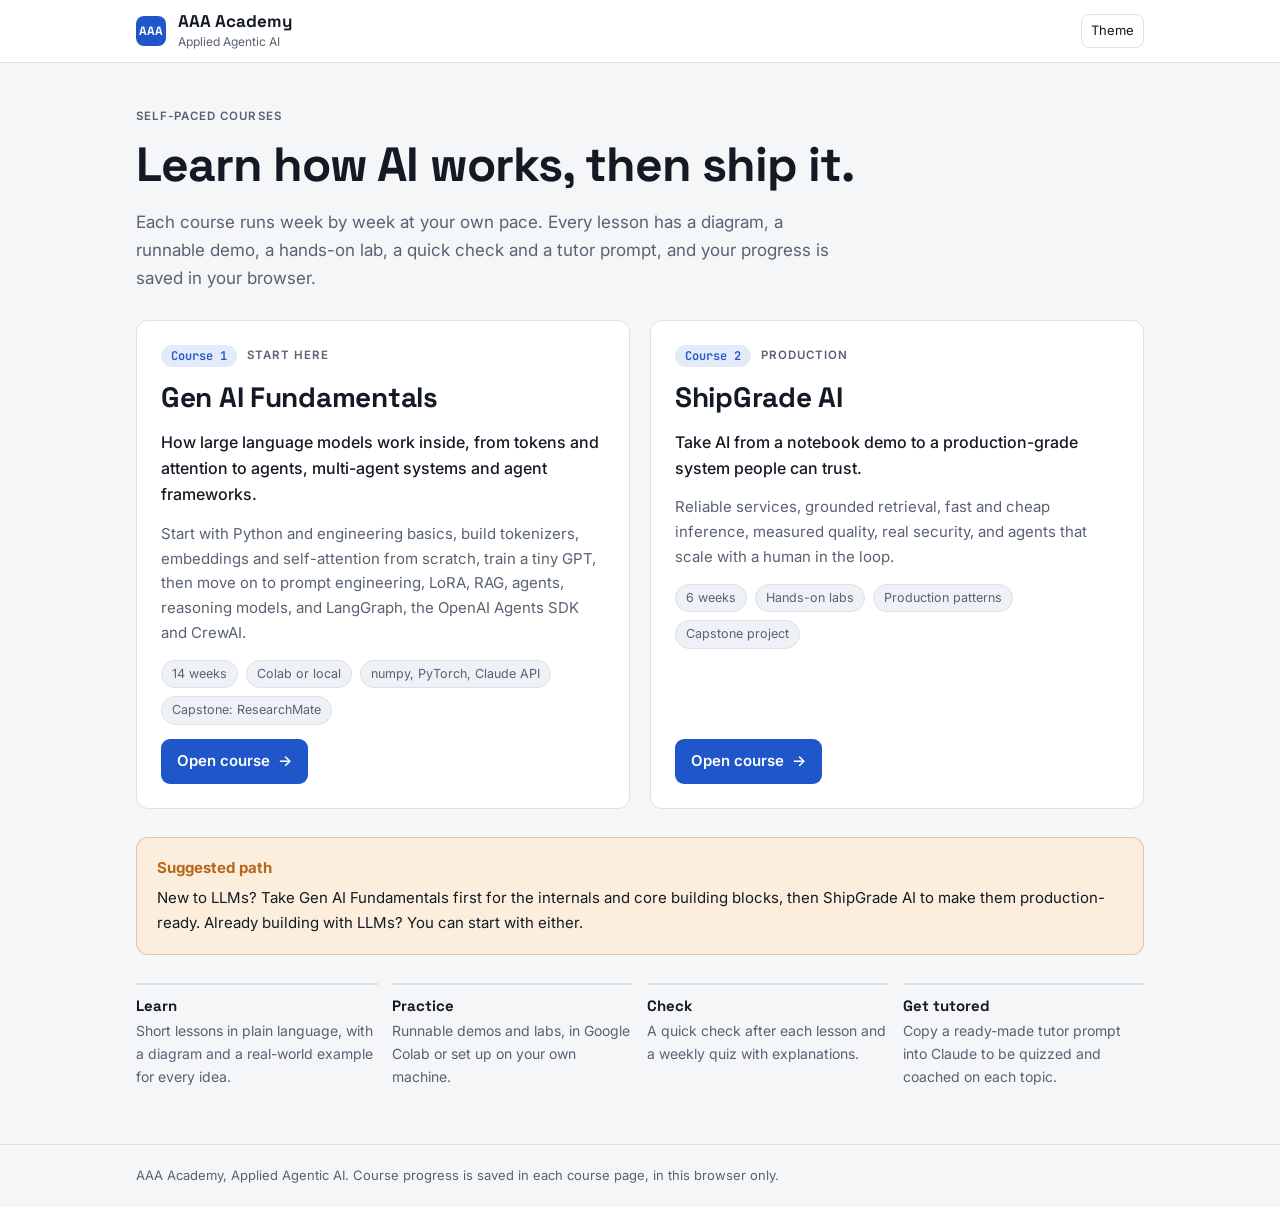
==== index.html @ 1d202d13 "Publish AAA Academy courses as a static site Add the AAA Academy home page and two self-paced course" ====
<!doctype html><html lang="en"><head><meta charset="utf-8"><meta name="viewport" content="width=device-width,initial-scale=1,viewport-fit=cover"><style>:root{box-sizing:border-box;padding-top:env(safe-area-inset-top,0px);padding-bottom:env(safe-area-inset-bottom,0px)}html{scroll-padding-top:env(safe-area-inset-top,0px)}body{margin:0;padding:0}img{max-width:100%}[hidden]:not([hidden=until-found i]){display:none!important}</style></head><body>
<title>AAA Academy</title>
<meta name="claude:viewport-fit-sides" content="cover">
<meta name="description" content="AAA Academy, Applied Agentic AI: self-paced courses for learning how AI works and shipping it.">
<link rel="preconnect" href="https://fonts.googleapis.com">
<link rel="stylesheet" href="https://fonts.googleapis.com/css2?family=Inter:wght@400;500;600&family=JetBrains+Mono:wght@400;600&family=Space+Grotesk:wght@500;600;700&display=swap">
<style>
:root{
  --bg:#f5f6f8; --surface:#ffffff; --surface-2:#eef1f5; --ink:#141a24; --muted:#586273; --line:#dce1e8;
  --accent:#1f56c9; --accent-ink:#ffffff; --accent-soft:#e3ebfb; --signal:#b8661a; --signal-soft:#fbeedd;
  --ok:#1b7f52; --ok-soft:#ddf2e7;
  --f-display:"Space Grotesk", "Segoe UI", system-ui, sans-serif;
  --f-body:"Inter", "Segoe UI", system-ui, -apple-system, sans-serif;
  --f-mono:"JetBrains Mono", ui-monospace, Menlo, Consolas, monospace;
  --r:12px;
}
@media (prefers-color-scheme: dark){ :root:not([data-theme="light"]){
  --bg:#0e131b; --surface:#151c27; --surface-2:#1b2432; --ink:#e5e9f0; --muted:#9aa4b4; --line:#273244;
  --accent:#6f9bff; --accent-ink:#0b1220; --accent-soft:#1c2a47; --signal:#f0a650; --signal-soft:#3a2a17;
  --ok:#4fc58a; --ok-soft:#163327; color-scheme:dark }}
:root[data-theme="dark"]{
  --bg:#0e131b; --surface:#151c27; --surface-2:#1b2432; --ink:#e5e9f0; --muted:#9aa4b4; --line:#273244;
  --accent:#6f9bff; --accent-ink:#0b1220; --accent-soft:#1c2a47; --signal:#f0a650; --signal-soft:#3a2a17;
  --ok:#4fc58a; --ok-soft:#163327; color-scheme:dark }
*{box-sizing:border-box}
body{background:var(--bg);color:var(--ink);font:15px/1.65 var(--f-body);margin:0}
body::before{content:"";position:fixed;inset:0 0 auto;height:env(safe-area-inset-top,0px);z-index:30;background:var(--surface)}
a{color:var(--accent)}
h1,h2,h3{font-family:var(--f-display);line-height:1.2;text-wrap:balance;margin:0}
p{margin:0}
:focus-visible{outline:2px solid var(--accent);outline-offset:2px}
.eyebrow{font:600 11.5px/1 var(--f-body);letter-spacing:.09em;text-transform:uppercase;color:var(--muted)}
.top{position:sticky;top:env(safe-area-inset-top,0px);z-index:20;background:var(--surface);border-bottom:1px solid var(--line)}
.wrap{max-width:1040px;margin:0 auto;padding-left:max(16px,env(safe-area-inset-left,0px));padding-right:max(16px,env(safe-area-inset-right,0px))}
.top .wrap{display:flex;align-items:center;gap:12px;padding-block:10px}
.mark{width:30px;height:30px;border-radius:8px;background:var(--accent);display:grid;place-items:center;color:var(--accent-ink);font:700 12px var(--f-display);flex:none}
.brand{font:700 17px var(--f-display)}
.brand-sub{font-size:12px;color:var(--muted);white-space:nowrap;overflow:hidden;text-overflow:ellipsis}
.theme-btn{margin-left:auto;border:1px solid var(--line);background:var(--surface);color:var(--ink);border-radius:8px;padding:5px 9px;font:inherit;font-size:13px;cursor:pointer}
.hero{padding-block:48px 28px;display:flex;flex-direction:column;gap:14px;max-width:720px}
.hero h1{font-size:clamp(30px,5vw,48px);letter-spacing:-.02em}
.hero p{font-size:17px;color:var(--muted)}
.grid{display:grid;grid-template-columns:repeat(auto-fit,minmax(min(100%,420px),1fr));gap:20px;padding-bottom:28px}
.card{background:var(--surface);border:1px solid var(--line);border-radius:var(--r);padding:24px;display:flex;flex-direction:column;gap:14px}
.card .step{display:flex;align-items:center;gap:10px}
.num{font:600 12px var(--f-mono);color:var(--accent);background:var(--accent-soft);border-radius:99px;padding:3px 10px}
.card h2{font-size:clamp(22px,3vw,28px);letter-spacing:-.01em}
.card .one{font-size:16px;font-weight:500}
.card .more{color:var(--muted)}
.facts{display:flex;flex-wrap:wrap;gap:8px;list-style:none;margin:0;padding:0}
.facts li{font-size:12.5px;border:1px solid var(--line);border-radius:99px;padding:3px 10px;color:var(--muted);background:var(--surface-2)}
.go{margin-top:auto;align-self:flex-start;display:inline-flex;align-items:center;gap:8px;background:var(--accent);color:var(--accent-ink);text-decoration:none;font-weight:600;border-radius:9px;padding:10px 16px}
.go:hover{filter:brightness(1.08)}
.path{background:var(--signal-soft);border:1px solid color-mix(in srgb,var(--signal) 30%,transparent);border-radius:var(--r);padding:18px 20px;display:flex;flex-direction:column;gap:6px;margin-bottom:28px}
.path b{color:var(--signal)}
.how{display:grid;grid-template-columns:repeat(auto-fit,minmax(min(100%,220px),1fr));gap:14px;padding-bottom:56px}
.how div{border-top:2px solid var(--line);padding-top:12px;display:flex;flex-direction:column;gap:4px}
.how h3{font-size:15px}
.how p{font-size:14px;color:var(--muted)}
footer{border-top:1px solid var(--line);padding-block:20px calc(20px + env(safe-area-inset-bottom,0px));font-size:13px;color:var(--muted)}
</style>

<header class="top"><div class="wrap">
  <span class="mark">AAA</span>
  <div style="min-width:0"><div class="brand">AAA Academy</div><div class="brand-sub">Applied Agentic AI</div></div>
  <button class="theme-btn" id="theme" type="button" aria-label="Switch light or dark theme">Theme</button>
</div></header>

<main class="wrap">
  <section class="hero">
    <span class="eyebrow">Self-paced courses</span>
    <h1>Learn how AI works, then ship it.</h1>
    <p>Each course runs week by week at your own pace. Every lesson has a diagram, a runnable demo, a hands-on lab, a quick check and a tutor prompt, and your progress is saved in your browser.</p>
  </section>

  <section class="grid" aria-label="Courses">
    <article class="card">
      <div class="step"><span class="num">Course 1</span><span class="eyebrow">Start here</span></div>
      <h2>Gen AI Fundamentals</h2>
      <p class="one">How large language models work inside, from tokens and attention to agents, multi-agent systems and agent frameworks.</p>
      <p class="more">Start with Python and engineering basics, build tokenizers, embeddings and self-attention from scratch, train a tiny GPT, then move on to prompt engineering, LoRA, RAG, agents, reasoning models, and LangGraph, the OpenAI Agents SDK and CrewAI.</p>
      <ul class="facts"><li>14 weeks</li><li>Colab or local</li><li>numpy, PyTorch, Claude API</li><li>Capstone: ResearchMate</li></ul>
      <a class="go" href="gen-ai-fundamentals/">Open course <span aria-hidden="true">→</span></a>
    </article>
    <article class="card">
      <div class="step"><span class="num">Course 2</span><span class="eyebrow">Production</span></div>
      <h2>ShipGrade AI</h2>
      <p class="one">Take AI from a notebook demo to a production-grade system people can trust.</p>
      <p class="more">Reliable services, grounded retrieval, fast and cheap inference, measured quality, real security, and agents that scale with a human in the loop.</p>
      <ul class="facts"><li>6 weeks</li><li>Hands-on labs</li><li>Production patterns</li><li>Capstone project</li></ul>
      <a class="go" href="shipgrade-ai/">Open course <span aria-hidden="true">→</span></a>
    </article>
  </section>

  <div class="path">
    <b>Suggested path</b>
    <p>New to LLMs? Take Gen AI Fundamentals first for the internals and core building blocks, then ShipGrade AI to make them production-ready. Already building with LLMs? You can start with either.</p>
  </div>

  <section class="how" aria-label="How every course works">
    <div><h3>Learn</h3><p>Short lessons in plain language, with a diagram and a real-world example for every idea.</p></div>
    <div><h3>Practice</h3><p>Runnable demos and labs, in Google Colab or set up on your own machine.</p></div>
    <div><h3>Check</h3><p>A quick check after each lesson and a weekly quiz with explanations.</p></div>
    <div><h3>Get tutored</h3><p>Copy a ready-made tutor prompt into Claude to be quizzed and coached on each topic.</p></div>
  </section>
</main>

<footer><div class="wrap">AAA Academy, Applied Agentic AI. Course progress is saved in each course page, in this browser only.</div></footer>

<script>
(function(){
  var KEY = "aaa-academy-theme", root = document.documentElement;
  function get(){ try { return localStorage.getItem(KEY); } catch (e) { return null; } }
  function set(v){ try { localStorage.setItem(KEY, v); } catch (e) {} }
  var t = get(); if (t === "light" || t === "dark") root.setAttribute("data-theme", t);
  document.getElementById("theme").addEventListener("click", function(){
    var cur = root.getAttribute("data-theme") || (matchMedia("(prefers-color-scheme: dark)").matches ? "dark" : "light");
    var next = cur === "dark" ? "light" : "dark"; root.setAttribute("data-theme", next); set(next);
  });
})();
</script>
</body></html>
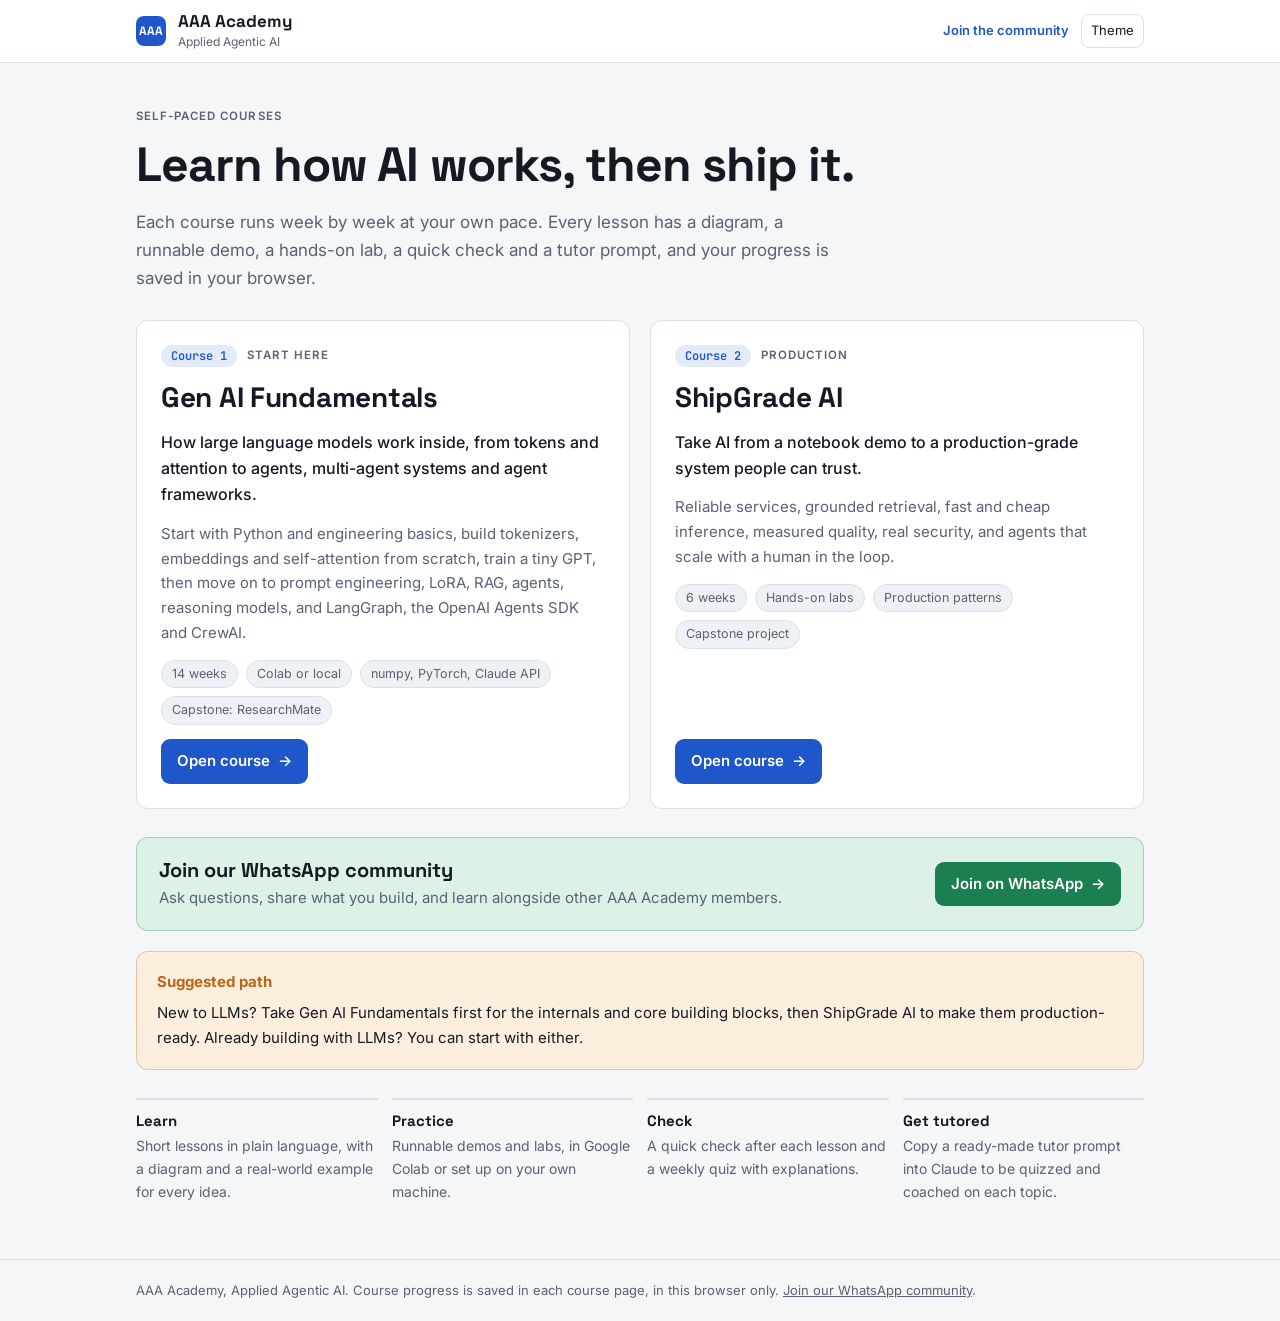
==== commit b1f1f9b3: "Add WhatsApp community link for members The home page now has a "Join our WhatsApp community" card u" ====
--- a/index.html
+++ b/index.html
@@ -58,11 +58,22 @@
 .how h3{font-size:15px}
 .how p{font-size:14px;color:var(--muted)}
 footer{border-top:1px solid var(--line);padding-block:20px calc(20px + env(safe-area-inset-bottom,0px));font-size:13px;color:var(--muted)}
+.comm-link{margin-left:auto;font-size:13px;font-weight:600;text-decoration:none;white-space:nowrap}
+.comm-link + .theme-btn{margin-left:0}
+.comm-link .cl-narrow{display:none}
+@media (max-width:480px){.comm-link .cl-wide{display:none}.comm-link .cl-narrow{display:inline}}
+.join{background:var(--ok-soft);border:1px solid color-mix(in srgb,var(--ok) 30%,transparent);border-radius:var(--r);padding:20px 22px;display:flex;flex-wrap:wrap;align-items:center;gap:14px 24px;margin-bottom:20px}
+.join .txt{flex:1 1 320px;display:flex;flex-direction:column;gap:4px}
+.join h2{font-size:20px;color:var(--ink)}
+.join p{color:var(--muted)}
+.join .go{margin-top:0;align-self:center;background:var(--ok);color:var(--accent-ink)}
+footer a{color:var(--muted)}
 </style>
 
 <header class="top"><div class="wrap">
   <span class="mark">AAA</span>
   <div style="min-width:0"><div class="brand">AAA Academy</div><div class="brand-sub">Applied Agentic AI</div></div>
+  <a class="comm-link" href="https://chat.whatsapp.com/IA5P0yMb7c9AuLn22ND2t4" target="_blank" rel="noopener"><span class="cl-wide">Join the community</span><span class="cl-narrow">Community</span></a>
   <button class="theme-btn" id="theme" type="button" aria-label="Switch light or dark theme">Theme</button>
 </div></header>
 
@@ -92,6 +103,14 @@
     </article>
   </section>
 
+  <section class="join" aria-label="Community">
+    <div class="txt">
+      <h2>Join our WhatsApp community</h2>
+      <p>Ask questions, share what you build, and learn alongside other AAA Academy members.</p>
+    </div>
+    <a class="go" href="https://chat.whatsapp.com/IA5P0yMb7c9AuLn22ND2t4" target="_blank" rel="noopener">Join on WhatsApp <span aria-hidden="true">→</span></a>
+  </section>
+
   <div class="path">
     <b>Suggested path</b>
     <p>New to LLMs? Take Gen AI Fundamentals first for the internals and core building blocks, then ShipGrade AI to make them production-ready. Already building with LLMs? You can start with either.</p>
@@ -105,7 +124,7 @@
   </section>
 </main>
 
-<footer><div class="wrap">AAA Academy, Applied Agentic AI. Course progress is saved in each course page, in this browser only.</div></footer>
+<footer><div class="wrap">AAA Academy, Applied Agentic AI. Course progress is saved in each course page, in this browser only. <a href="https://chat.whatsapp.com/IA5P0yMb7c9AuLn22ND2t4" target="_blank" rel="noopener">Join our WhatsApp community</a>.</div></footer>
 
 <script>
 (function(){
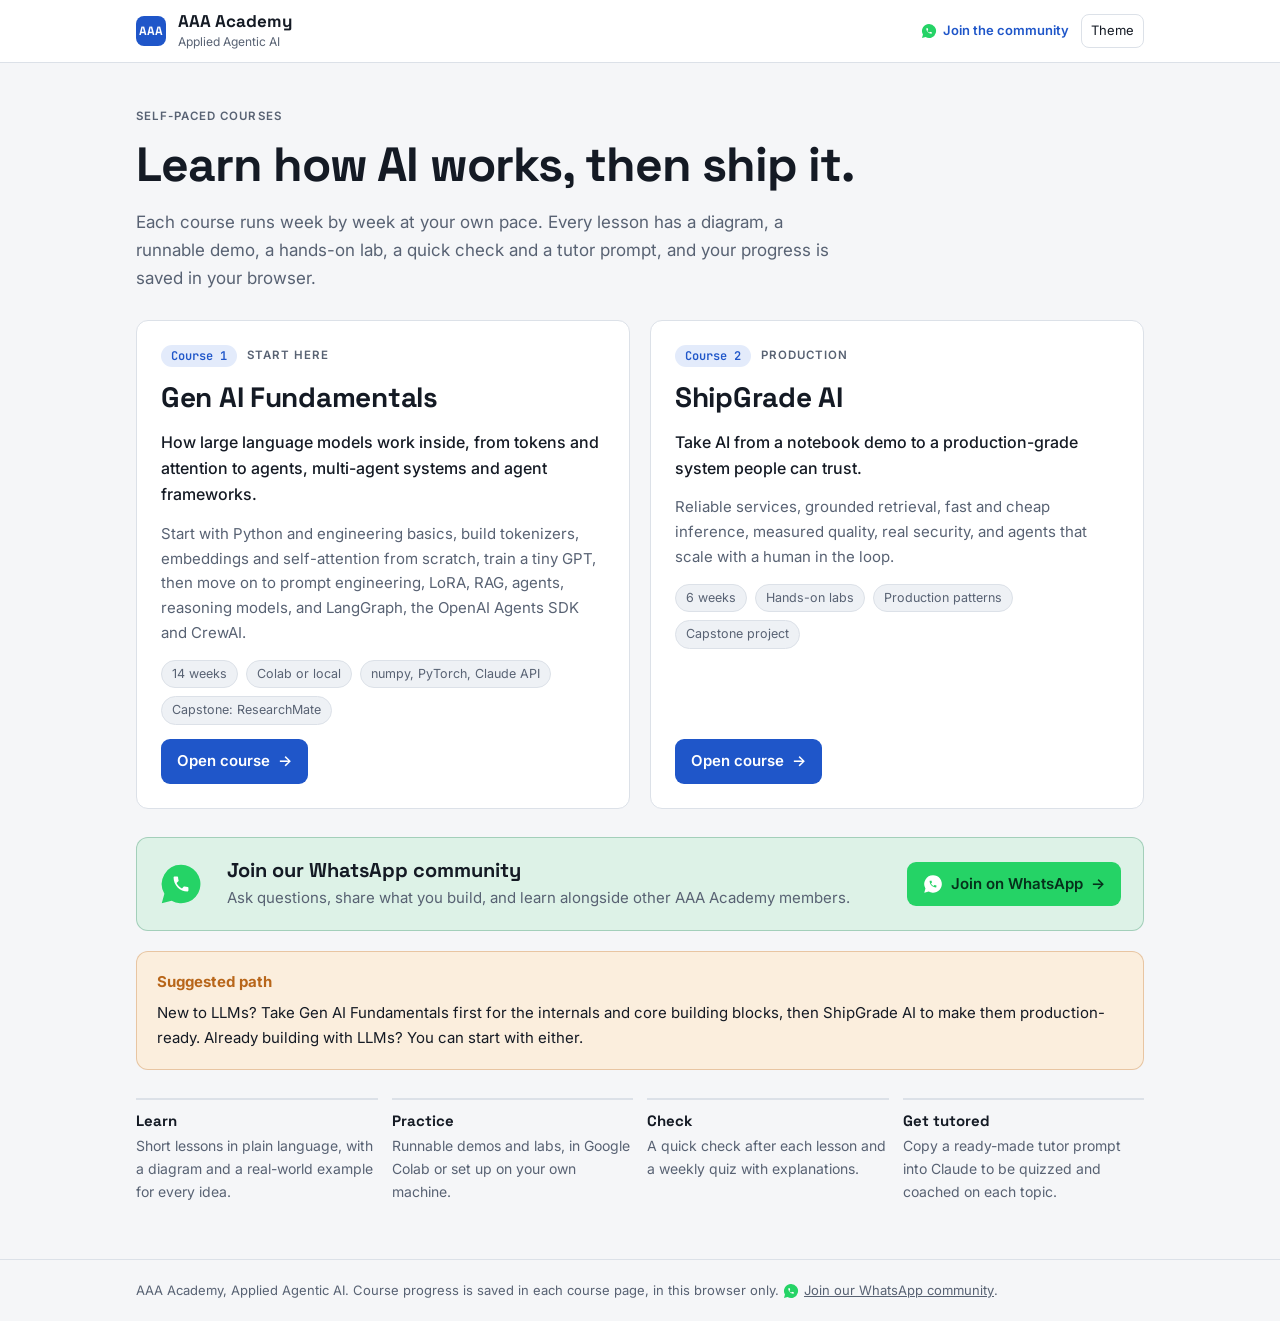
==== commit bb9ff6e6: "Add WhatsApp logo to the community links Show the WhatsApp icon on the home page community card and " ====
--- a/index.html
+++ b/index.html
@@ -66,14 +66,19 @@
 .join .txt{flex:1 1 320px;display:flex;flex-direction:column;gap:4px}
 .join h2{font-size:20px;color:var(--ink)}
 .join p{color:var(--muted)}
-.join .go{margin-top:0;align-self:center;background:var(--ok);color:var(--accent-ink)}
+.wa-ic{width:16px;height:16px;flex:none;display:inline-block;vertical-align:-3px}
+.comm-link{display:inline-flex;align-items:center;gap:6px}
+.join .wa-big{width:44px;height:44px}
+.join .go{margin-top:0;align-self:center;background:#25D366;color:#06301b}
+.join .go .wa-ic{width:20px;height:20px}
+.foot-wa{display:inline-flex;align-items:center;gap:5px;vertical-align:bottom}
 footer a{color:var(--muted)}
 </style>
 
 <header class="top"><div class="wrap">
   <span class="mark">AAA</span>
   <div style="min-width:0"><div class="brand">AAA Academy</div><div class="brand-sub">Applied Agentic AI</div></div>
-  <a class="comm-link" href="https://chat.whatsapp.com/IA5P0yMb7c9AuLn22ND2t4" target="_blank" rel="noopener"><span class="cl-wide">Join the community</span><span class="cl-narrow">Community</span></a>
+  <a class="comm-link" href="https://chat.whatsapp.com/IA5P0yMb7c9AuLn22ND2t4" target="_blank" rel="noopener"><svg class="wa-ic" viewBox="0 0 24 24" aria-hidden="true" focusable="false"><path fill="#25D366" d="M12 1.5a10.5 10.5 0 0 0-9.06 15.8L1.5 22.5l5.36-1.4A10.5 10.5 0 1 0 12 1.5z"/><path fill="#fff" transform="translate(6.6 6.6) scale(.45)" d="M6.62 10.79c1.44 2.83 3.76 5.14 6.59 6.59l2.2-2.2c.27-.27.67-.36 1.02-.24 1.12.37 2.33.57 3.57.57.55 0 1 .45 1 1V20c0 .55-.45 1-1 1-9.39 0-17-7.61-17-17 0-.55.45-1 1-1h3.5c.55 0 1 .45 1 1 0 1.25.2 2.45.57 3.57.11.35.03.74-.25 1.02l-2.2 2.2z"/></svg><span class="cl-wide">Join the community</span><span class="cl-narrow">Community</span></a>
   <button class="theme-btn" id="theme" type="button" aria-label="Switch light or dark theme">Theme</button>
 </div></header>
 
@@ -104,11 +109,12 @@
   </section>
 
   <section class="join" aria-label="Community">
+    <svg class="wa-ic wa-big" viewBox="0 0 24 24" aria-hidden="true" focusable="false"><path fill="#25D366" d="M12 1.5a10.5 10.5 0 0 0-9.06 15.8L1.5 22.5l5.36-1.4A10.5 10.5 0 1 0 12 1.5z"/><path fill="#fff" transform="translate(6.6 6.6) scale(.45)" d="M6.62 10.79c1.44 2.83 3.76 5.14 6.59 6.59l2.2-2.2c.27-.27.67-.36 1.02-.24 1.12.37 2.33.57 3.57.57.55 0 1 .45 1 1V20c0 .55-.45 1-1 1-9.39 0-17-7.61-17-17 0-.55.45-1 1-1h3.5c.55 0 1 .45 1 1 0 1.25.2 2.45.57 3.57.11.35.03.74-.25 1.02l-2.2 2.2z"/></svg>
     <div class="txt">
       <h2>Join our WhatsApp community</h2>
       <p>Ask questions, share what you build, and learn alongside other AAA Academy members.</p>
     </div>
-    <a class="go" href="https://chat.whatsapp.com/IA5P0yMb7c9AuLn22ND2t4" target="_blank" rel="noopener">Join on WhatsApp <span aria-hidden="true">→</span></a>
+    <a class="go" href="https://chat.whatsapp.com/IA5P0yMb7c9AuLn22ND2t4" target="_blank" rel="noopener"><svg class="wa-ic" viewBox="0 0 24 24" aria-hidden="true" focusable="false"><path fill="#fff" d="M12 1.5a10.5 10.5 0 0 0-9.06 15.8L1.5 22.5l5.36-1.4A10.5 10.5 0 1 0 12 1.5z"/><path fill="#25D366" transform="translate(6.6 6.6) scale(.45)" d="M6.62 10.79c1.44 2.83 3.76 5.14 6.59 6.59l2.2-2.2c.27-.27.67-.36 1.02-.24 1.12.37 2.33.57 3.57.57.55 0 1 .45 1 1V20c0 .55-.45 1-1 1-9.39 0-17-7.61-17-17 0-.55.45-1 1-1h3.5c.55 0 1 .45 1 1 0 1.25.2 2.45.57 3.57.11.35.03.74-.25 1.02l-2.2 2.2z"/></svg>Join on WhatsApp <span aria-hidden="true">→</span></a>
   </section>
 
   <div class="path">
@@ -124,7 +130,7 @@
   </section>
 </main>
 
-<footer><div class="wrap">AAA Academy, Applied Agentic AI. Course progress is saved in each course page, in this browser only. <a href="https://chat.whatsapp.com/IA5P0yMb7c9AuLn22ND2t4" target="_blank" rel="noopener">Join our WhatsApp community</a>.</div></footer>
+<footer><div class="wrap">AAA Academy, Applied Agentic AI. Course progress is saved in each course page, in this browser only. <a href="https://chat.whatsapp.com/IA5P0yMb7c9AuLn22ND2t4" target="_blank" rel="noopener" class="foot-wa"><svg class="wa-ic" viewBox="0 0 24 24" aria-hidden="true" focusable="false"><path fill="#25D366" d="M12 1.5a10.5 10.5 0 0 0-9.06 15.8L1.5 22.5l5.36-1.4A10.5 10.5 0 1 0 12 1.5z"/><path fill="#fff" transform="translate(6.6 6.6) scale(.45)" d="M6.62 10.79c1.44 2.83 3.76 5.14 6.59 6.59l2.2-2.2c.27-.27.67-.36 1.02-.24 1.12.37 2.33.57 3.57.57.55 0 1 .45 1 1V20c0 .55-.45 1-1 1-9.39 0-17-7.61-17-17 0-.55.45-1 1-1h3.5c.55 0 1 .45 1 1 0 1.25.2 2.45.57 3.57.11.35.03.74-.25 1.02l-2.2 2.2z"/></svg>Join our WhatsApp community</a>.</div></footer>
 
 <script>
 (function(){
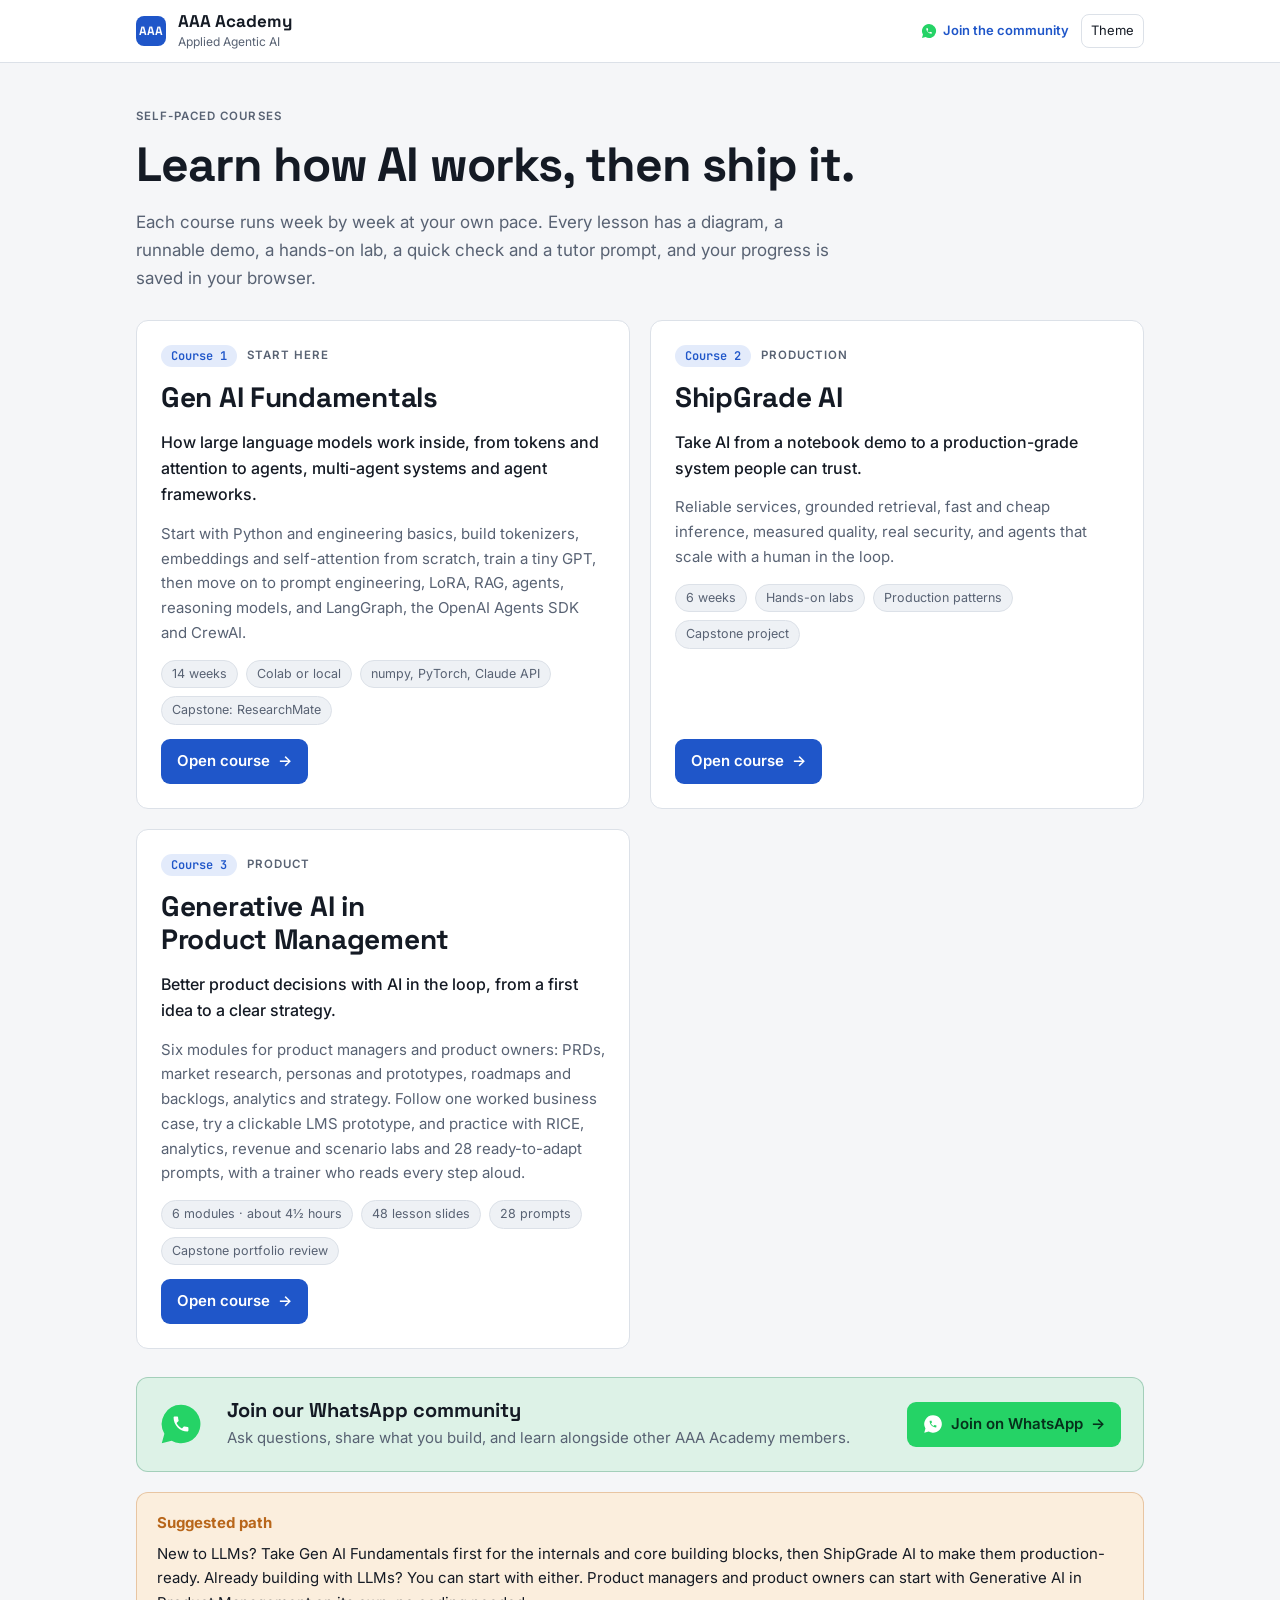
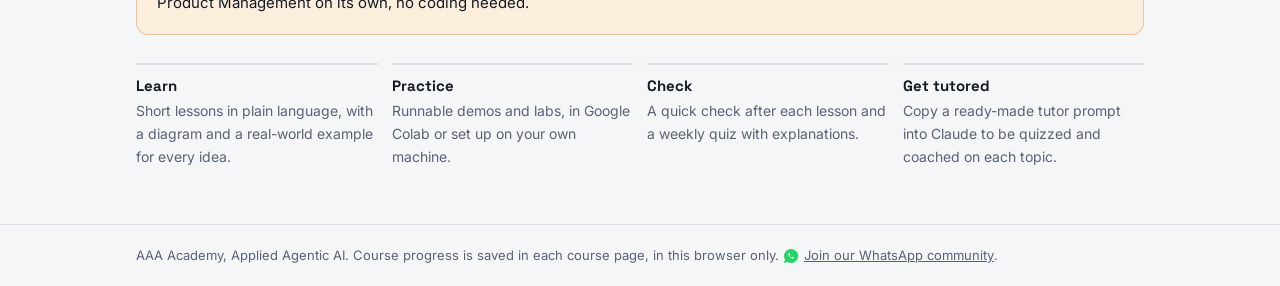
==== commit 4318cb06: "Add course 3: Generative AI in Product Management Six modules with slides and presentation mode, spo" ====
--- a/index.html
+++ b/index.html
@@ -106,6 +106,14 @@
       <ul class="facts"><li>6 weeks</li><li>Hands-on labs</li><li>Production patterns</li><li>Capstone project</li></ul>
       <a class="go" href="shipgrade-ai/">Open course <span aria-hidden="true">→</span></a>
     </article>
+    <article class="card">
+      <div class="step"><span class="num">Course 3</span><span class="eyebrow">Product</span></div>
+      <h2>Generative AI in Product Management</h2>
+      <p class="one">Better product decisions with AI in the loop, from a first idea to a clear strategy.</p>
+      <p class="more">Six modules for product managers and product owners: PRDs, market research, personas and prototypes, roadmaps and backlogs, analytics and strategy. Follow one worked business case, try a clickable LMS prototype, and practice with RICE, analytics, revenue and scenario labs and 28 ready-to-adapt prompts, with a trainer who reads every step aloud.</p>
+      <ul class="facts"><li>6 modules · about 4½ hours</li><li>48 lesson slides</li><li>28 prompts</li><li>Capstone portfolio review</li></ul>
+      <a class="go" href="gen-ai-product-management/">Open course <span aria-hidden="true">→</span></a>
+    </article>
   </section>
 
   <section class="join" aria-label="Community">
@@ -119,7 +127,7 @@
 
   <div class="path">
     <b>Suggested path</b>
-    <p>New to LLMs? Take Gen AI Fundamentals first for the internals and core building blocks, then ShipGrade AI to make them production-ready. Already building with LLMs? You can start with either.</p>
+    <p>New to LLMs? Take Gen AI Fundamentals first for the internals and core building blocks, then ShipGrade AI to make them production-ready. Already building with LLMs? You can start with either. Product managers and product owners can start with Generative AI in Product Management on its own, no coding needed.</p>
   </div>
 
   <section class="how" aria-label="How every course works">
